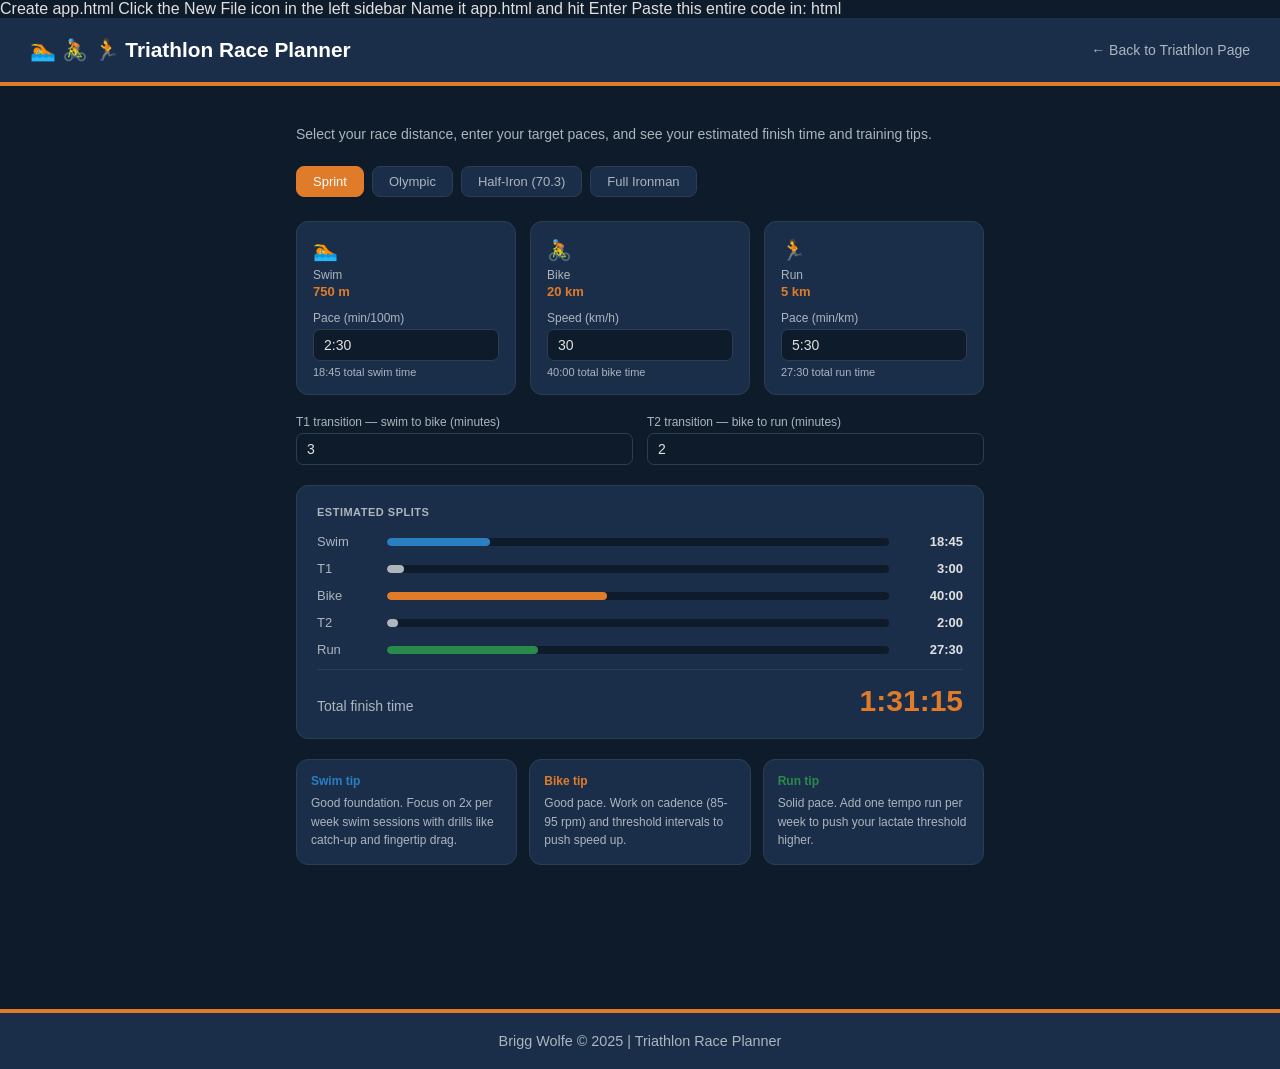
==== app.html @ 81ba6bf1 "Final" ====
Create app.html

Click the New File icon in the left sidebar
Name it app.html and hit Enter
Paste this entire code in:

html<!DOCTYPE html>
<html lang="en">
<head>
  <meta charset="UTF-8">
  <meta name="viewport" content="width=device-width, initial-scale=1">
  <title>Triathlon Race Planner | Brigg Wolfe</title>
  <style>
    * { box-sizing: border-box; margin: 0; padding: 0; }
    body { font-family: 'Segoe UI', Arial, sans-serif; background: #0d1b2a; color: #e0e0e0; }

    header {
      background: #1a2e4a;
      color: white;
      padding: 20px 30px;
      display: flex;
      align-items: center;
      justify-content: space-between;
      border-bottom: 4px solid #e07b2a;
    }
    header h1 { font-size: 1.3rem; font-weight: 600; }
    header a { color: #adb5bd; font-size: 14px; text-decoration: none; }
    header a:hover { color: white; }

    .wrap { max-width: 720px; margin: 40px auto; padding: 0 16px 60px; }
    .subtitle { font-size: 14px; color: #adb5bd; margin-bottom: 24px; }

    .distance-tabs { display: flex; gap: 8px; margin-bottom: 24px; flex-wrap: wrap; }
    .dtab {
      padding: 7px 16px;
      border: 1px solid #2c3e50;
      border-radius: 8px;
      font-size: 13px;
      cursor: pointer;
      background: #1a2e4a;
      color: #adb5bd;
      transition: all 0.15s;
    }
    .dtab.active { background: #e07b2a; color: white; border-color: #e07b2a; }
    .dtab:hover:not(.active) { background: #2c3e50; color: white; }

    .legs-grid { display: grid; grid-template-columns: repeat(3, 1fr); gap: 14px; margin-bottom: 20px; }
    .leg-card {
      background: #1a2e4a;
      border: 1px solid #2c3e50;
      border-radius: 12px;
      padding: 16px;
    }
    .leg-icon { font-size: 20px; margin-bottom: 6px; }
    .leg-label { font-size: 12px; color: #adb5bd; margin-bottom: 2px; }
    .leg-dist { font-size: 13px; font-weight: 600; color: #e07b2a; margin-bottom: 12px; }
    .leg-card label { font-size: 12px; color: #adb5bd; display: block; margin-bottom: 4px; }
    .leg-card input {
      width: 100%;
      padding: 7px 10px;
      border: 1px solid #2c3e50;
      border-radius: 7px;
      font-size: 14px;
      background: #0d1b2a;
      color: #e0e0e0;
    }
    .leg-card input:focus { outline: none; border-color: #e07b2a; }
    .pace-hint { font-size: 11px; color: #adb5bd; margin-top: 5px; }

    .transition-row { display: flex; gap: 14px; margin-bottom: 20px; }
    .t-input-wrap { flex: 1; }
    .t-input-wrap label { font-size: 12px; color: #adb5bd; display: block; margin-bottom: 4px; }
    .t-input-wrap input {
      width: 100%;
      padding: 7px 10px;
      border: 1px solid #2c3e50;
      border-radius: 7px;
      font-size: 14px;
      background: #0d1b2a;
      color: #e0e0e0;
    }

    .results-box {
      background: #1a2e4a;
      border: 1px solid #2c3e50;
      border-radius: 12px;
      padding: 20px;
      margin-bottom: 20px;
    }
    .results-title {
      font-size: 11px;
      font-weight: 600;
      color: #adb5bd;
      text-transform: uppercase;
      letter-spacing: 0.5px;
      margin-bottom: 16px;
    }
    .split-row { display: flex; align-items: center; gap: 10px; margin-bottom: 12px; }
    .split-label { font-size: 13px; color: #adb5bd; width: 60px; }
    .split-bar-wrap { flex: 1; background: #0d1b2a; border-radius: 4px; height: 8px; overflow: hidden; }
    .split-bar { height: 8px; border-radius: 4px; transition: width 0.4s; }
    .split-time { font-size: 13px; font-weight: 600; color: #e0e0e0; width: 64px; text-align: right; }
    .total-row {
      display: flex;
      justify-content: space-between;
      align-items: baseline;
      border-top: 1px solid #2c3e50;
      padding-top: 14px;
      margin-top: 4px;
    }
    .total-label { font-size: 14px; color: #adb5bd; }
    .total-time { font-size: 30px; font-weight: 700; color: #e07b2a; }

    .tips-grid { display: grid; grid-template-columns: repeat(3, 1fr); gap: 12px; margin-bottom: 24px; }
    .tip-card {
      background: #1a2e4a;
      border: 1px solid #2c3e50;
      border-radius: 12px;
      padding: 14px;
    }
    .tip-head { font-size: 12px; font-weight: 600; margin-bottom: 6px; }
    .tip-body { font-size: 12px; color: #adb5bd; line-height: 1.55; }

    footer {
      background-color: #1a2e4a;
      color: #adb5bd;
      text-align: center;
      padding: 20px;
      margin-top: 60px;
      border-top: 4px solid #e07b2a;
      font-size: 0.9rem;
    }

    @media (max-width: 520px) {
      .legs-grid, .tips-grid { grid-template-columns: 1fr; }
      .transition-row { flex-direction: column; }
    }
  </style>
</head>
<body>

  <header>
    <h1>🏊 🚴 🏃 Triathlon Race Planner</h1>
    <a href="scratch.html">← Back to Triathlon Page</a>
  </header>

  <div class="wrap">
    <p class="subtitle">Select your race distance, enter your target paces, and see your estimated finish time and training tips.</p>

    <div class="distance-tabs">
      <button class="dtab active" onclick="setDist('sprint', this)">Sprint</button>
      <button class="dtab" onclick="setDist('olympic', this)">Olympic</button>
      <button class="dtab" onclick="setDist('half', this)">Half-Iron (70.3)</button>
      <button class="dtab" onclick="setDist('full', this)">Full Ironman</button>
    </div>

    <div class="legs-grid">
      <div class="leg-card">
        <div class="leg-icon">🏊</div>
        <div class="leg-label">Swim</div>
        <div class="leg-dist" id="swim-dist">750 m</div>
        <label>Pace (min/100m)</label>
        <input type="text" id="swim-pace" value="2:30" oninput="calc()" placeholder="2:30">
        <div class="pace-hint" id="swim-hint"></div>
      </div>
      <div class="leg-card">
        <div class="leg-icon">🚴</div>
        <div class="leg-label">Bike</div>
        <div class="leg-dist" id="bike-dist">20 km</div>
        <label>Speed (km/h)</label>
        <input type="text" id="bike-speed" value="30" oninput="calc()" placeholder="30">
        <div class="pace-hint" id="bike-hint"></div>
      </div>
      <div class="leg-card">
        <div class="leg-icon">🏃</div>
        <div class="leg-label">Run</div>
        <div class="leg-dist" id="run-dist">5 km</div>
        <label>Pace (min/km)</label>
        <input type="text" id="run-pace" value="5:30" oninput="calc()" placeholder="5:30">
        <div class="pace-hint" id="run-hint"></div>
      </div>
    </div>

    <div class="transition-row">
      <div class="t-input-wrap">
        <label>T1 transition — swim to bike (minutes)</label>
        <input type="number" id="t1" value="3" min="0" max="30" step="1" oninput="calc()">
      </div>
      <div class="t-input-wrap">
        <label>T2 transition — bike to run (minutes)</label>
        <input type="number" id="t2" value="2" min="0" max="30" step="1" oninput="calc()">
      </div>
    </div>

    <div class="results-box">
      <div class="results-title">Estimated splits</div>
      <div class="split-row">
        <span class="split-label">Swim</span>
        <div class="split-bar-wrap"><div class="split-bar" id="bar-swim" style="background:#2a7fc1;width:0%"></div></div>
        <span class="split-time" id="t-swim">--:--</span>
      </div>
      <div class="split-row">
        <span class="split-label">T1</span>
        <div class="split-bar-wrap"><div class="split-bar" id="bar-t1" style="background:#adb5bd;width:0%"></div></div>
        <span class="split-time" id="t-t1">--:--</span>
      </div>
      <div class="split-row">
        <span class="split-label">Bike</span>
        <div class="split-bar-wrap"><div class="split-bar" id="bar-bike" style="background:#e07b2a;width:0%"></div></div>
        <span class="split-time" id="t-bike">--:--</span>
      </div>
      <div class="split-row">
        <span class="split-label">T2</span>
        <div class="split-bar-wrap"><div class="split-bar" id="bar-t2" style="background:#adb5bd;width:0%"></div></div>
        <span class="split-time" id="t-t2">--:--</span>
      </div>
      <div class="split-row">
        <span class="split-label">Run</span>
        <div class="split-bar-wrap"><div class="split-bar" id="bar-run" style="background:#2a8a4a;width:0%"></div></div>
        <span class="split-time" id="t-run">--:--</span>
      </div>
      <div class="total-row">
        <span class="total-label">Total finish time</span>
        <span class="total-time" id="t-total">--:--:--</span>
      </div>
    </div>

    <div class="tips-grid">
      <div class="tip-card">
        <div class="tip-head" style="color:#2a7fc1">Swim tip</div>
        <div class="tip-body" id="tip-swim">Enter your swim pace to get a tip.</div>
      </div>
      <div class="tip-card">
        <div class="tip-head" style="color:#e07b2a">Bike tip</div>
        <div class="tip-body" id="tip-bike">Enter your bike speed to get a tip.</div>
      </div>
      <div class="tip-card">
        <div class="tip-head" style="color:#2a8a4a">Run tip</div>
        <div class="tip-body" id="tip-run">Enter your run pace to get a tip.</div>
      </div>
    </div>
  </div>

  <footer>
    <p>Brigg Wolfe &copy; 2025 | Triathlon Race Planner</p>
  </footer>

  <script>
    const distances = {
      sprint:  { swim: 0.75,  bike: 20,  run: 5    },
      olympic: { swim: 1.5,   bike: 40,  run: 10   },
      half:    { swim: 1.93,  bike: 90,  run: 21.1 },
      full:    { swim: 3.86,  bike: 180, run: 42.2 }
    };
    const distLabels = {
      sprint:  { swim: '750 m',    bike: '20 km',  run: '5 km'    },
      olympic: { swim: '1,500 m',  bike: '40 km',  run: '10 km'   },
      half:    { swim: '1,930 m',  bike: '90 km',  run: '21.1 km' },
      full:    { swim: '3,860 m',  bike: '180 km', run: '42.2 km' }
    };
    let currentDist = 'sprint';

    function setDist(d, btn) {
      currentDist = d;
      document.querySelectorAll('.dtab').forEach(b => b.classList.remove('active'));
      btn.classList.add('active');
      const lbl = distLabels[d];
      document.getElementById('swim-dist').textContent = lbl.swim;
      document.getElementById('bike-dist').textContent = lbl.bike;
      document.getElementById('run-dist').textContent = lbl.run;
      calc();
    }

    function parsePace(str) {
      const parts = str.trim().split(':');
      if (parts.length === 2) {
        const m = parseFloat(parts[0]);
        const s = parseFloat(parts[1]);
        if (!isNaN(m) && !isNaN(s)) return m + s / 60;
      }
      const v = parseFloat(str);
      return isNaN(v) ? null : v;
    }

    function fmtTime(mins) {
      const m = Math.floor(mins);
      const s = Math.round((mins - m) * 60);
      return m + ':' + String(s).padStart(2, '0');
    }

    function fmtHMS(totalMins) {
      const h = Math.floor(totalMins / 60);
      const m = Math.floor(totalMins % 60);
      const s = Math.round((totalMins % 1) * 60);
      return h + ':' + String(m).padStart(2, '0') + ':' + String(s).padStart(2, '0');
    }

    function setBar(id, pct) {
      document.getElementById(id).style.width = Math.min(100, Math.max(2, pct)) + '%';
    }

    function swimTip(p) {
      if (p < 1.5) return 'Elite pace! Focus on maintaining form and breathing rhythm across the full distance.';
      if (p < 2.0) return 'Strong swimmer. Work on bilateral breathing and drafting off other athletes.';
      if (p < 2.5) return 'Solid pace. Try adding pull buoy sets to improve stroke efficiency.';
      if (p < 3.5) return 'Good foundation. Focus on 2x per week swim sessions with drills like catch-up and fingertip drag.';
      return 'Keep it up! Consistent swim practice 2-3x/week will yield fast gains. Consider a masters swim group.';
    }

    function bikeTip(kmh) {
      if (kmh > 40) return 'Excellent speed! Focus on aero position and power consistency rather than surging.';
      if (kmh > 33) return 'Strong cyclist. Practice nutrition on the bike — calories in equals energy for the run.';
      if (kmh > 27) return 'Good pace. Work on cadence (85-95 rpm) and threshold intervals to push speed up.';
      if (kmh > 20) return 'Building base. Long endurance rides on weekends plus 1 interval session will improve quickly.';
      return 'Every ride counts. Aim for 3x/week cycling and gradually increase distance before adding intensity.';
    }

    function runTip(p) {
      if (p < 4.0) return 'Fast runner! Focus on brick workouts (bike-to-run) to nail race-day transitions.';
      if (p < 5.0) return 'Strong pace. Practice negative splits — start slightly slower and finish strong.';
      if (p < 6.0) return 'Solid pace. Add one tempo run per week to push your lactate threshold higher.';
      if (p < 7.5) return 'Good base. Build weekly mileage by 10% per week and include brick workouts.';
      return 'Stay consistent! Run 3x/week and focus on easy aerobic effort — speed comes with base mileage.';
    }

    function calc() {
      const d = distances[currentDist];
      const swimPace  = parsePace(document.getElementById('swim-pace').value);
      const bikeSpeed = parsePace(document.getElementById('bike-speed').value);
      const runPace   = parsePace(document.getElementById('run-pace').value);
      const t1 = parseFloat(document.getElementById('t1').value) || 0;
      const t2 = parseFloat(document.getElementById('t2').value) || 0;

      const swimMins = swimPace ? (d.swim * 1000 / 100) * swimPace : null;
      const bikeMins = (bikeSpeed && bikeSpeed > 0) ? (d.bike / bikeSpeed) * 60 : null;
      const runMins  = runPace ? d.run * runPace : null;

      const valid = swimMins !== null && bikeMins !== null && runMins !== null;
      const total = valid ? swimMins + t1 + bikeMins + t2 + runMins : null;

      document.getElementById('t-swim').textContent  = swimMins ? fmtTime(swimMins) : '--:--';
      document.getElementById('t-t1').textContent    = fmtTime(t1);
      document.getElementById('t-t2').textContent    = fmtTime(t2);
      document.getElementById('t-bike').textContent  = bikeMins ? fmtTime(bikeMins) : '--:--';
      document.getElementById('t-run').textContent   = runMins  ? fmtTime(runMins)  : '--:--';
      document.getElementById('t-total').textContent = total    ? fmtHMS(total)     : '--:--:--';

      if (total) {
        setBar('bar-swim', (swimMins / total) * 100);
        setBar('bar-t1',   (t1 / total) * 100);
        setBar('bar-bike', (bikeMins / total) * 100);
        setBar('bar-t2',   (t2 / total) * 100);
        setBar('bar-run',  (runMins / total) * 100);
      }

      if (swimPace) {
        document.getElementById('swim-hint').textContent = fmtTime(swimMins) + ' total swim time';
        document.getElementById('tip-swim').textContent  = swimTip(swimPace);
      }
      if (bikeSpeed) {
        document.getElementById('bike-hint').textContent = fmtTime(bikeMins) + ' total bike time';
        document.getElementById('tip-bike').textContent  = bikeTip(bikeSpeed);
      }
      if (runPace) {
        document.getElementById('run-hint').textContent = fmtTime(runMins) + ' total run time';
        document.getElementById('tip-run').textContent  = runTip(runPace);
      }
    }

    calc();
  </script>

</body>
</html>
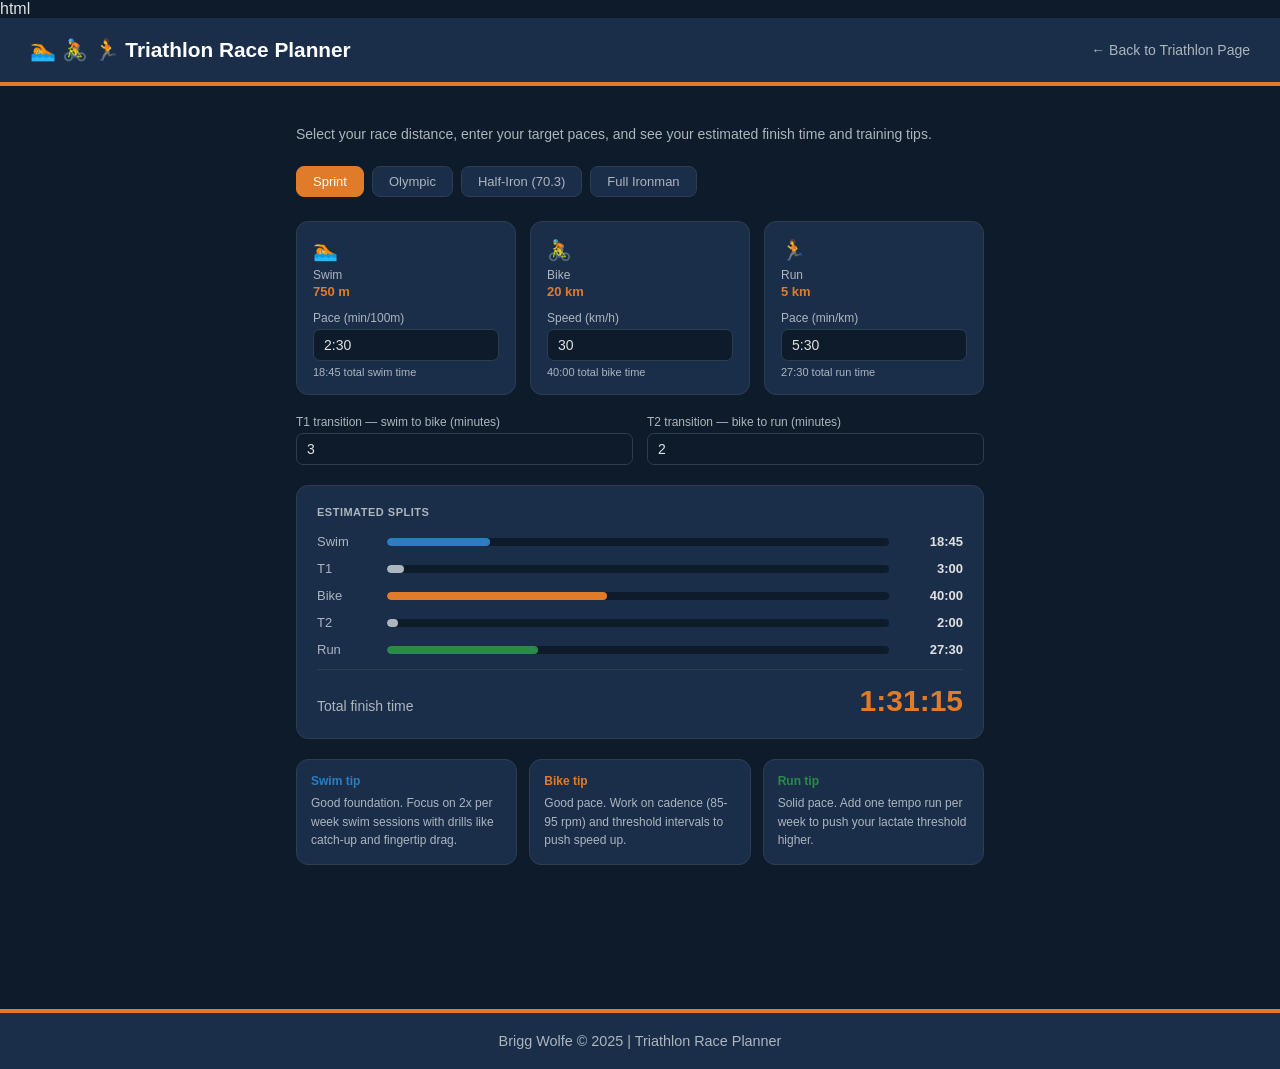
==== commit bcf4a0d0: "Fixed" ====
--- a/app.html
+++ b/app.html
@@ -1,8 +1,3 @@
-Create app.html
-
-Click the New File icon in the left sidebar
-Name it app.html and hit Enter
-Paste this entire code in:
 
 html<!DOCTYPE html>
 <html lang="en">
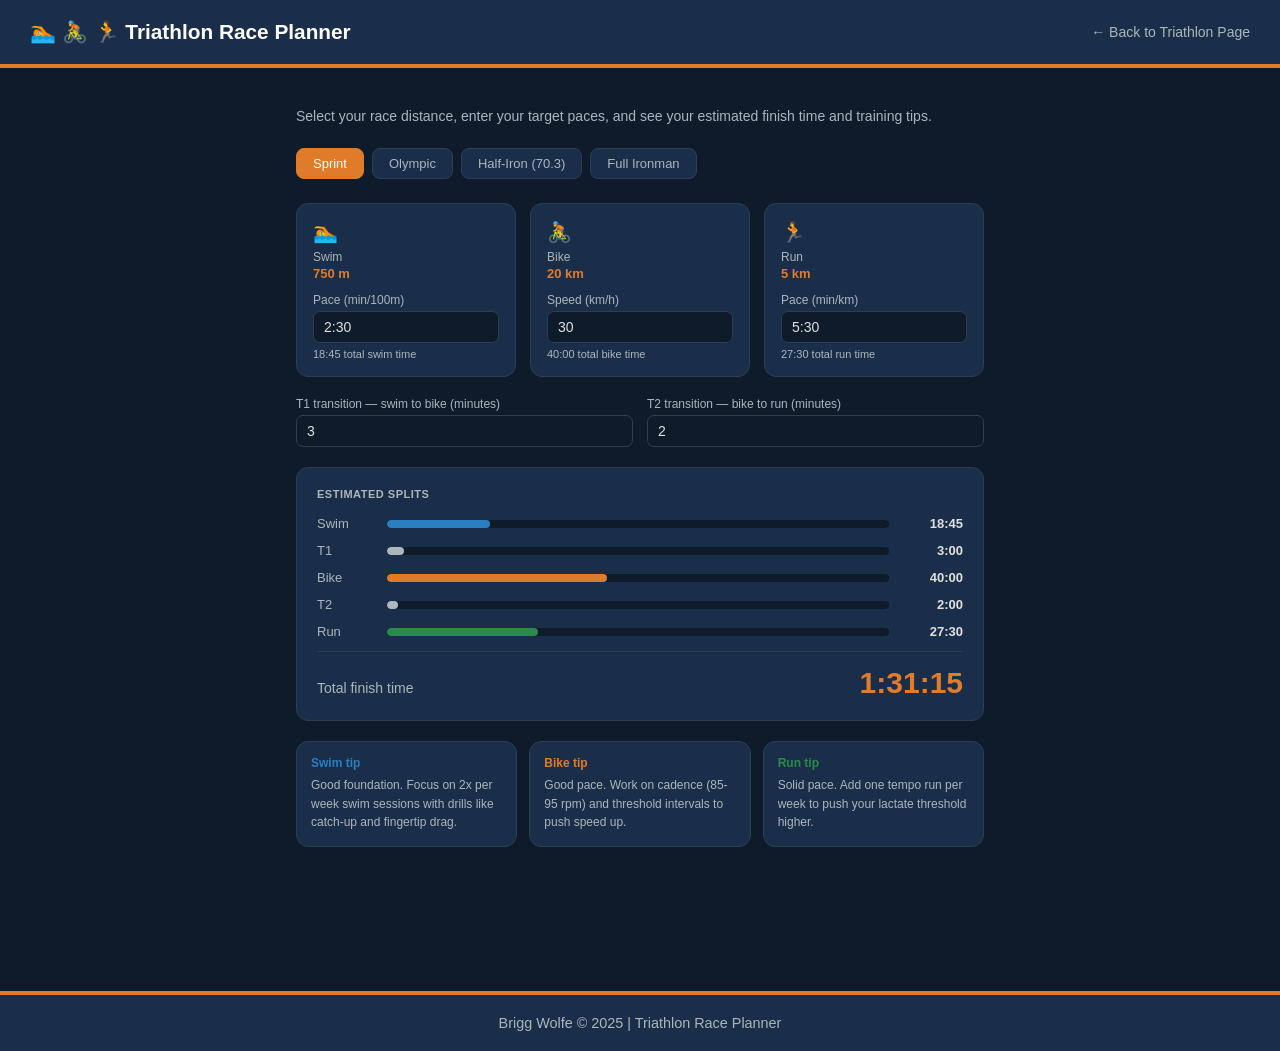
==== commit f39bba00: "new" ====
--- a/app.html
+++ b/app.html
@@ -1,5 +1,5 @@
 
-html<!DOCTYPE html>
+<!DOCTYPE html>
 <html lang="en">
 <head>
   <meta charset="UTF-8">
